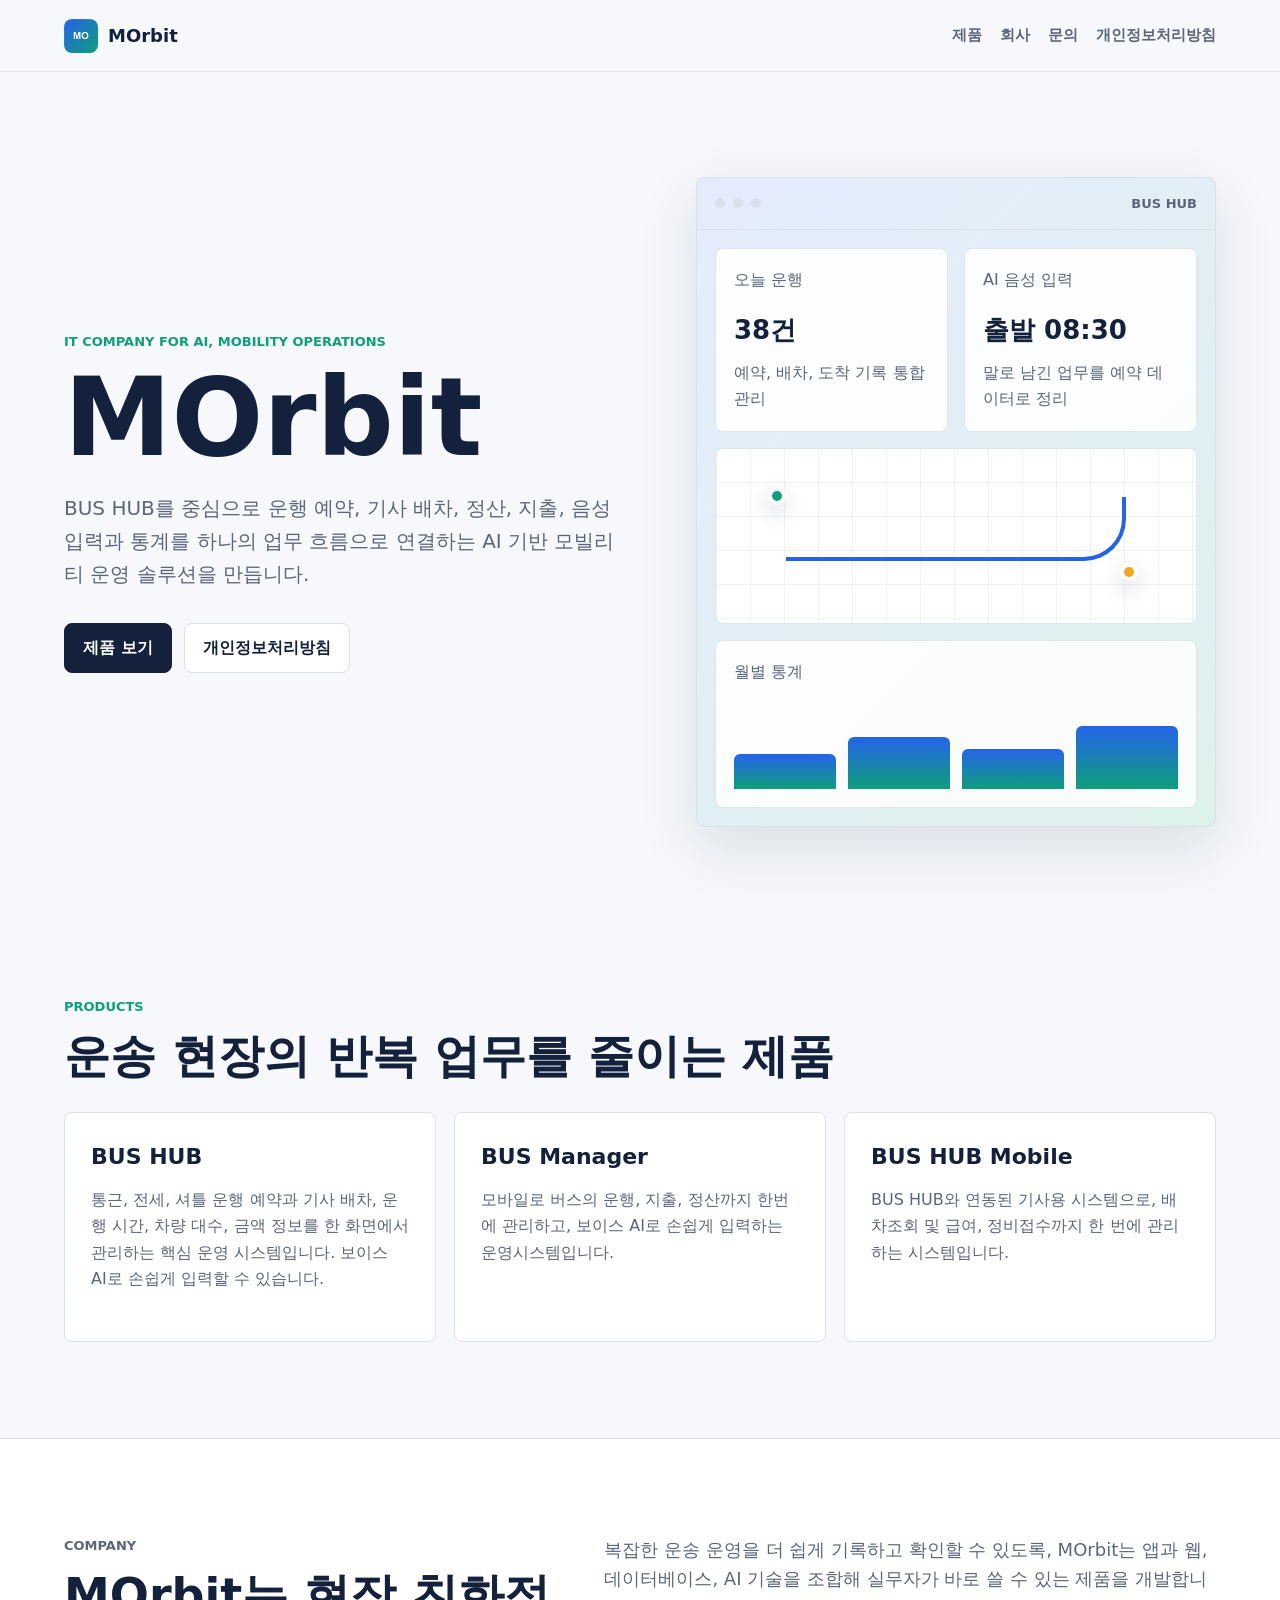
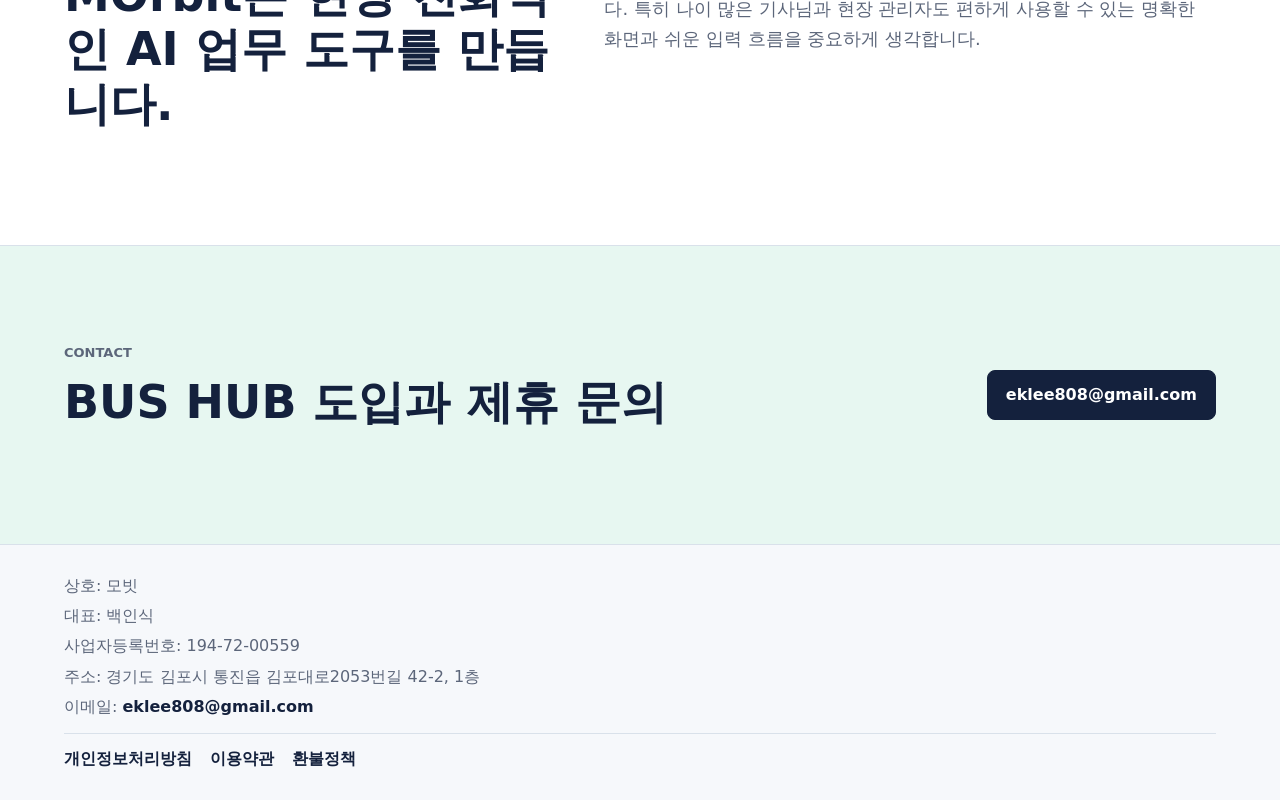
==== index.html @ e04fd51f "푸터 줄 정리, 전화번호 뻄" ====
<!doctype html>
<html lang="ko">
  <head>
    <meta charset="utf-8" />
    <meta name="viewport" content="width=device-width, initial-scale=1" />
    <title>MOrbit | AI Mobility Operations Company</title>
    <meta
      name="description"
      content="MOrbit는 BUS HUB와 관련 업무 앱을 만드는 AI, IT 회사입니다. 운행, 예약, 정산, 음성 입력, 통계를 하나의 운영 흐름으로 연결합니다."
    />
    <link rel="icon" type="image/png" href="./assets/morbit-mark.png" />
    <link rel="apple-touch-icon" href="./assets/morbit-mark.png" />
    <link rel="stylesheet" href="./styles.css" />
  </head>
  <body>
    <header class="site-header">
      <a class="brand" href="./" aria-label="MOrbit 홈">
        <img class="brand-mark" src="./assets/morbit-mark.png" alt="" width="34" height="34" />
        <span>MOrbit</span>
      </a>
      <nav class="nav-links" aria-label="주요 메뉴">
        <a href="#products">제품</a>
        <a href="#company">회사</a>
        <a href="#contact">문의</a>
        <a href="./privacy/">개인정보처리방침</a>
      </nav>
    </header>

    <main>
      <section class="hero">
        <div class="hero-copy">
          <p class="eyebrow">IT COMPANY FOR AI, MOBILITY OPERATIONS</p>
          <h1>MOrbit</h1>
          <p class="hero-lead">
            BUS HUB를 중심으로 운행 예약, 기사 배차, 정산, 지출, 음성 입력과 통계를
            하나의 업무 흐름으로 연결하는 AI 기반 모빌리티 운영 솔루션을 만듭니다.
          </p>
          <div class="hero-actions">
            <a class="button primary" href="#products">제품 보기</a>
            <a class="button secondary" href="./privacy/">개인정보처리방침</a>
          </div>
        </div>

        <div class="product-visual" aria-label="BUS HUB 운영 화면 미리보기">
          <div class="visual-topbar">
            <span></span>
            <span></span>
            <span></span>
            <strong>BUS HUB</strong>
          </div>
          <div class="visual-grid">
            <div class="visual-panel route-panel">
              <p>오늘 운행</p>
              <strong>38건</strong>
              <span>예약, 배차, 도착 기록 통합 관리</span>
            </div>
            <div class="visual-panel">
              <p>AI 음성 입력</p>
              <strong>출발 08:30</strong>
              <span>말로 남긴 업무를 예약 데이터로 정리</span>
            </div>
            <div class="visual-panel map-panel">
              <span class="route-dot start"></span>
              <span class="route-line"></span>
              <span class="route-dot end"></span>
            </div>
            <div class="visual-panel stats-panel">
              <p>월별 통계</p>
              <div class="bars" aria-hidden="true">
                <span style="height: 48%"></span>
                <span style="height: 70%"></span>
                <span style="height: 54%"></span>
                <span style="height: 86%"></span>
              </div>
            </div>
          </div>
        </div>
      </section>

      <section id="products" class="section">
        <div class="section-heading">
          <p class="eyebrow">PRODUCTS</p>
          <h2>운송 현장의 반복 업무를 줄이는 제품</h2>
        </div>
        <div class="feature-grid">
          <article class="feature-card">
            <h3>BUS HUB</h3>
            <p>
              통근, 전세, 셔틀 운행 예약과 기사 배차, 운행 시간, 차량 대수, 금액 정보를
              한 화면에서 관리하는 핵심 운영 시스템입니다. 보이스 AI로 손쉽게 입력할 수 있습니다.
            </p>
          </article>
          <article class="feature-card">
            <h3>BUS Manager</h3>
            <p>
              모바일로 버스의 운행, 지출, 정산까지 한번에 관리하고, 보이스 AI로 손쉽게 입력하는 운영시스템입니다.
            </p>
          </article>
          <article class="feature-card">
            <h3>BUS HUB Mobile</h3>
            <p>
              BUS HUB와 연동된 기사용 시스템으로, 배차조회 및 급여, 정비접수까지 한 번에 관리하는 시스템입니다.
            </p>
          </article>
        </div>
      </section>

      <section id="company" class="section split-section">
        <div>
          <p class="eyebrow">COMPANY</p>
          <h2>MOrbit는 현장 친화적인 AI 업무 도구를 만듭니다.</h2>
        </div>
        <p>
          복잡한 운송 운영을 더 쉽게 기록하고 확인할 수 있도록, MOrbit는 앱과 웹,
          데이터베이스, AI 기술을 조합해 실무자가 바로 쓸 수 있는 제품을 개발합니다.
          특히 나이 많은 기사님과 현장 관리자도 편하게 사용할 수 있는 명확한 화면과
          쉬운 입력 흐름을 중요하게 생각합니다.
        </p>
      </section>

      <section id="contact" class="section contact-band">
        <div>
          <p class="eyebrow">CONTACT</p>
          <h2>BUS HUB 도입과 제휴 문의</h2>
        </div>
        <a class="button primary" href="mailto:eklee808@gmail.com">eklee808@gmail.com</a>
      </section>
    </main>

    <footer class="site-footer company-footer">
      <div class="footer-company">
        <span>상호: 모빗</span>
        <span>대표: 백인식</span>
        <span>사업자등록번호: 194-72-00559</span>
        <span>주소: 경기도 김포시 통진읍 김포대로2053번길 42-2, 1층</span>
        <span>이메일: <a href="mailto:eklee808@gmail.com">eklee808@gmail.com</a></span>
      </div>
      <div class="footer-links">
        <a href="./privacy/">개인정보처리방침</a>
        <a href="./terms/">이용약관</a>
        <a href="./refund/">환불정책</a>
      </div>
    </footer>
  </body>
</html>
---- styles.css ----
:root {
  --ink: #14213d;
  --muted: #5c667a;
  --line: #d9e1ea;
  --bg: #f6f8fb;
  --panel: #ffffff;
  --blue: #2563eb;
  --green: #0f9f7a;
  --amber: #f2a81d;
  --soft-blue: #eaf2ff;
  --soft-green: #e7f7f1;
  --shadow: 0 20px 60px rgba(20, 33, 61, 0.12);
}

* {
  box-sizing: border-box;
}

html {
  scroll-behavior: smooth;
}

body {
  margin: 0;
  color: var(--ink);
  font-family:
    "Pretendard",
    "Apple SD Gothic Neo",
    "Noto Sans KR",
    system-ui,
    -apple-system,
    BlinkMacSystemFont,
    "Segoe UI",
    sans-serif;
  line-height: 1.65;
  background: var(--bg);
}

a {
  color: inherit;
  text-decoration: none;
}

.site-header {
  position: sticky;
  top: 0;
  z-index: 10;
  display: flex;
  align-items: center;
  justify-content: space-between;
  gap: 24px;
  min-height: 72px;
  padding: 16px clamp(20px, 5vw, 72px);
  background: rgba(246, 248, 251, 0.92);
  border-bottom: 1px solid rgba(217, 225, 234, 0.8);
  backdrop-filter: blur(18px);
}

.brand {
  display: inline-flex;
  align-items: center;
  gap: 10px;
  font-size: 18px;
  font-weight: 800;
}

.brand-mark {
  display: block;
  width: 34px;
  height: 34px;
  border-radius: 8px;
  object-fit: contain;
}

.nav-links {
  display: flex;
  flex-wrap: wrap;
  align-items: center;
  justify-content: flex-end;
  gap: 8px 18px;
  color: var(--muted);
  font-size: 15px;
  font-weight: 700;
}

.nav-links a:hover,
.nav-links a[aria-current="page"] {
  color: var(--blue);
}

.hero {
  display: grid;
  grid-template-columns: minmax(0, 1fr) minmax(360px, 520px);
  gap: clamp(32px, 6vw, 80px);
  align-items: center;
  min-height: calc(100vh - 72px);
  padding: clamp(48px, 8vw, 96px) clamp(20px, 5vw, 72px) clamp(36px, 5vw, 64px);
}

.hero-copy {
  max-width: 720px;
}

.eyebrow {
  margin: 0 0 12px;
  color: var(--green);
  font-size: 13px;
  font-weight: 900;
}

h1,
h2,
h3,
p {
  margin-top: 0;
}

h1 {
  margin-bottom: 20px;
  font-size: clamp(52px, 9vw, 108px);
  line-height: 1;
}

h2 {
  margin-bottom: 18px;
  font-size: clamp(28px, 4vw, 46px);
  line-height: 1.18;
}

h3 {
  margin-bottom: 12px;
  font-size: 22px;
}

.hero-lead {
  max-width: 660px;
  color: var(--muted);
  font-size: 20px;
}

.hero-actions {
  display: flex;
  flex-wrap: wrap;
  gap: 12px;
  margin-top: 32px;
}

.button {
  display: inline-flex;
  align-items: center;
  justify-content: center;
  min-height: 46px;
  padding: 11px 18px;
  border: 1px solid var(--line);
  border-radius: 8px;
  font-weight: 800;
}

.button.primary {
  color: #fff;
  background: var(--ink);
  border-color: var(--ink);
}

.button.secondary {
  color: var(--ink);
  background: #fff;
}

.product-visual {
  overflow: hidden;
  min-height: 520px;
  background:
    linear-gradient(135deg, rgba(37, 99, 235, 0.12), rgba(15, 159, 122, 0.14)),
    #fff;
  border: 1px solid var(--line);
  border-radius: 8px;
  box-shadow: var(--shadow);
}

.visual-topbar {
  display: flex;
  align-items: center;
  gap: 8px;
  min-height: 52px;
  padding: 0 18px;
  border-bottom: 1px solid var(--line);
}

.visual-topbar span {
  width: 10px;
  height: 10px;
  background: var(--line);
  border-radius: 50%;
}

.visual-topbar strong {
  margin-left: auto;
  color: var(--muted);
  font-size: 13px;
}

.visual-grid {
  display: grid;
  grid-template-columns: 1fr 1fr;
  gap: 16px;
  padding: 18px;
}

.visual-panel {
  min-height: 142px;
  padding: 18px;
  background: rgba(255, 255, 255, 0.86);
  border: 1px solid rgba(217, 225, 234, 0.8);
  border-radius: 8px;
}

.visual-panel p,
.visual-panel span {
  color: var(--muted);
}

.visual-panel strong {
  display: block;
  margin-bottom: 8px;
  font-size: 26px;
}

.map-panel {
  position: relative;
  grid-column: span 2;
  min-height: 176px;
  background:
    linear-gradient(90deg, rgba(20, 33, 61, 0.06) 1px, transparent 1px),
    linear-gradient(0deg, rgba(20, 33, 61, 0.06) 1px, transparent 1px),
    #fff;
  background-size: 34px 34px;
}

.route-dot {
  position: absolute;
  width: 18px;
  height: 18px;
  border: 4px solid #fff;
  border-radius: 50%;
  box-shadow: 0 8px 22px rgba(20, 33, 61, 0.2);
}

.route-dot.start {
  top: 38px;
  left: 52px;
  background: var(--green);
}

.route-dot.end {
  right: 58px;
  bottom: 42px;
  background: var(--amber);
}

.route-line {
  position: absolute;
  inset: 48px 70px 62px 70px;
  border-right: 4px solid var(--blue);
  border-bottom: 4px solid var(--blue);
  border-radius: 0 0 42px 0;
}

.stats-panel {
  grid-column: span 2;
}

.bars {
  display: flex;
  align-items: end;
  gap: 12px;
  height: 88px;
  padding-top: 14px;
}

.bars span {
  flex: 1;
  min-width: 24px;
  background: linear-gradient(180deg, var(--blue), var(--green));
  border-radius: 6px 6px 0 0;
}

.section {
  padding: clamp(56px, 8vw, 96px) clamp(20px, 5vw, 72px);
}

.section-heading {
  max-width: 820px;
  margin-bottom: 28px;
}

.feature-grid {
  display: grid;
  grid-template-columns: repeat(3, minmax(0, 1fr));
  gap: 18px;
}

.feature-card {
  min-height: 230px;
  padding: 26px;
  background: var(--panel);
  border: 1px solid var(--line);
  border-radius: 8px;
}

.feature-card p,
.split-section p,
.contact-band p {
  color: var(--muted);
}

.split-section {
  display: grid;
  grid-template-columns: minmax(0, 0.9fr) minmax(0, 1.1fr);
  gap: 40px;
  background: #fff;
  border-block: 1px solid var(--line);
}

.split-section > p {
  margin: 0;
  font-size: 18px;
}

.contact-band {
  display: flex;
  align-items: center;
  justify-content: space-between;
  gap: 24px;
  background: var(--soft-green);
}

.site-footer {
  display: flex;
  flex-wrap: wrap;
  justify-content: space-between;
  gap: 12px;
  padding: 28px clamp(20px, 5vw, 72px);
  color: var(--muted);
  border-top: 1px solid var(--line);
}

.site-footer a {
  color: var(--ink);
  font-weight: 800;
}

.company-footer {
  align-items: flex-start;
  flex-direction: column;
  justify-content: flex-start;
}

.footer-company,
.footer-links {
  display: flex;
  width: 100%;
}

.footer-company {
  flex-direction: column;
  gap: 4px;
}

.footer-links {
  flex-wrap: wrap;
  gap: 10px 18px;
  padding-top: 12px;
  border-top: 1px solid var(--line);
}

.policy-layout {
  padding: clamp(34px, 6vw, 72px) clamp(20px, 5vw, 72px) clamp(64px, 8vw, 100px);
}

.policy-hero {
  max-width: 940px;
}

.policy-hero h1 {
  font-size: clamp(42px, 6vw, 72px);
}

.policy-hero p {
  max-width: 760px;
  color: var(--muted);
  font-size: 18px;
}

.policy-meta {
  display: flex;
  flex-wrap: wrap;
  gap: 12px;
  margin: 30px 0 0;
}

.policy-meta div,
.summary-strip article {
  padding: 16px 18px;
  background: #fff;
  border: 1px solid var(--line);
  border-radius: 8px;
}

.policy-meta dt,
.summary-strip span {
  color: var(--muted);
  font-size: 13px;
  font-weight: 800;
}

.policy-meta dd {
  margin: 4px 0 0;
  font-weight: 800;
}

.summary-strip {
  display: grid;
  grid-template-columns: repeat(3, minmax(0, 1fr));
  gap: 14px;
  margin: 40px 0;
}

.summary-strip strong {
  display: block;
  margin-top: 6px;
  line-height: 1.45;
}

.policy-content {
  max-width: 980px;
  padding: clamp(24px, 4vw, 44px);
  background: #fff;
  border: 1px solid var(--line);
  border-radius: 8px;
}

.policy-content section + section {
  margin-top: 42px;
  padding-top: 36px;
  border-top: 1px solid var(--line);
}

.policy-content h2 {
  font-size: clamp(22px, 3vw, 30px);
}

.policy-content p,
.policy-content li,
.policy-content address {
  color: var(--muted);
}

.policy-content a {
  color: var(--blue);
  font-weight: 800;
}

.table-wrap {
  overflow-x: auto;
  border: 1px solid var(--line);
  border-radius: 8px;
}

table {
  width: 100%;
  min-width: 680px;
  border-collapse: collapse;
  font-size: 15px;
}

th,
td {
  padding: 14px 16px;
  text-align: left;
  vertical-align: top;
  border-bottom: 1px solid var(--line);
}

th {
  color: var(--ink);
  background: var(--soft-blue);
}

tr:last-child td {
  border-bottom: 0;
}

.note {
  margin-top: 14px;
  padding: 14px 16px;
  background: var(--soft-green);
  border-radius: 8px;
}

address {
  font-style: normal;
}

.request-card {
  margin: 18px 0;
  padding: 20px;
  background: var(--soft-blue);
  border: 1px solid var(--line);
  border-radius: 8px;
}

.request-card dl,
.request-card dd {
  margin: 0;
}

.request-card div + div {
  margin-top: 16px;
  padding-top: 16px;
  border-top: 1px solid rgba(20, 33, 61, 0.12);
}

.request-card dt {
  color: var(--ink);
  font-weight: 900;
}

.request-card dd {
  color: var(--muted);
}

.request-card ul {
  margin-bottom: 0;
  padding-left: 20px;
}

.reset-panel {
  max-width: 720px;
}

.reset-form {
  display: grid;
  gap: 12px;
  max-width: 460px;
}

.reset-form label {
  color: var(--ink);
  font-weight: 900;
}

.reset-form input {
  width: 100%;
  min-height: 48px;
  padding: 11px 14px;
  color: var(--ink);
  background: #fff;
  border: 1px solid var(--line);
  border-radius: 8px;
  font: inherit;
}

.reset-form input:focus {
  outline: 3px solid rgba(37, 99, 235, 0.18);
  border-color: var(--blue);
}

.reset-form button {
  margin-top: 8px;
}

.reset-form button:disabled {
  opacity: 0.64;
  cursor: wait;
}

.status-message {
  margin-bottom: 18px;
  padding: 14px 16px;
  border-radius: 8px;
  font-weight: 800;
}

.status-message.info {
  color: var(--ink);
  background: var(--soft-blue);
}

.status-message.success {
  color: #075e45;
  background: var(--soft-green);
}

.status-message.error {
  color: #8a1f1f;
  background: #ffecec;
}

@media (max-width: 900px) {
  .site-header {
    align-items: flex-start;
    flex-direction: column;
  }

  .nav-links {
    justify-content: flex-start;
  }

  .hero,
  .split-section {
    grid-template-columns: 1fr;
  }

  .hero {
    min-height: auto;
  }

  .product-visual {
    min-height: auto;
  }

  .feature-grid,
  .summary-strip {
    grid-template-columns: 1fr;
  }

  .contact-band {
    align-items: flex-start;
    flex-direction: column;
  }
}

@media (max-width: 560px) {
  .visual-grid {
    grid-template-columns: 1fr;
  }

  .map-panel,
  .stats-panel {
    grid-column: auto;
  }

  .visual-panel strong {
    font-size: 22px;
  }

  table {
    min-width: 560px;
  }
}
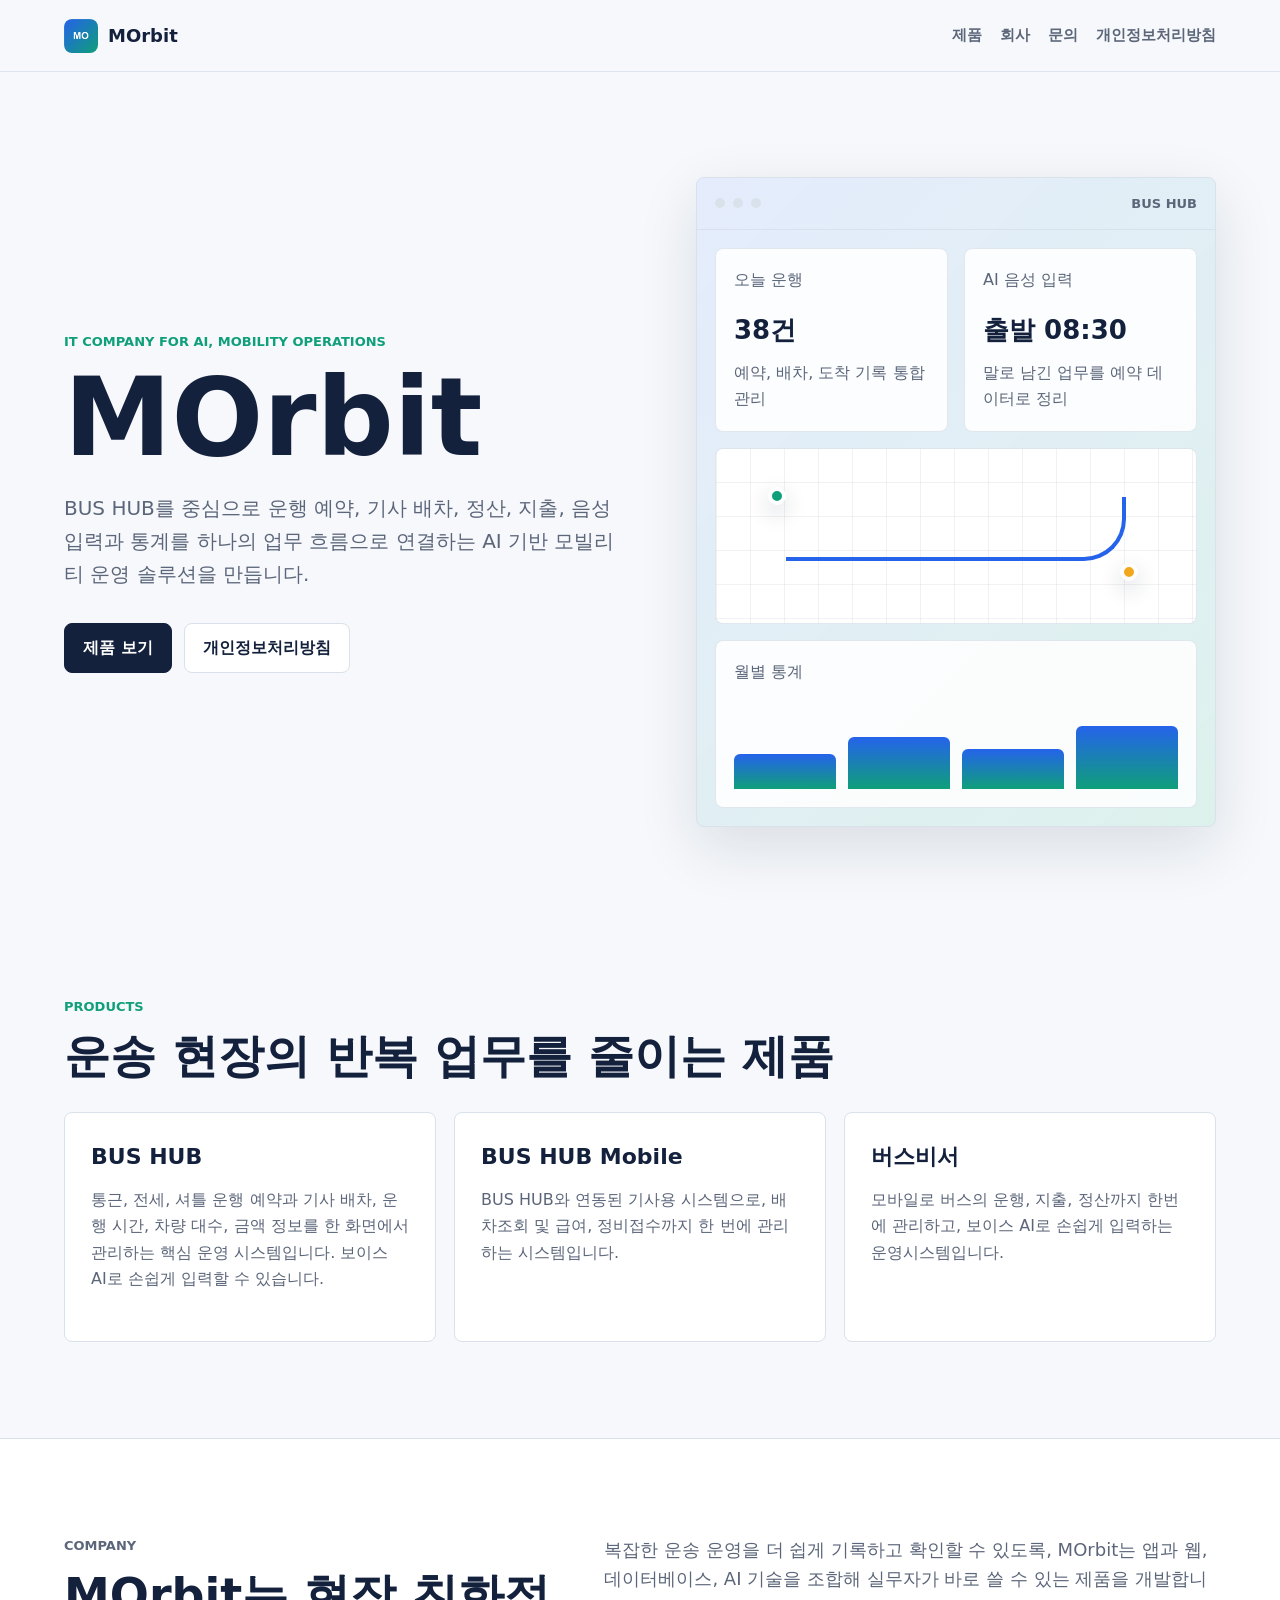
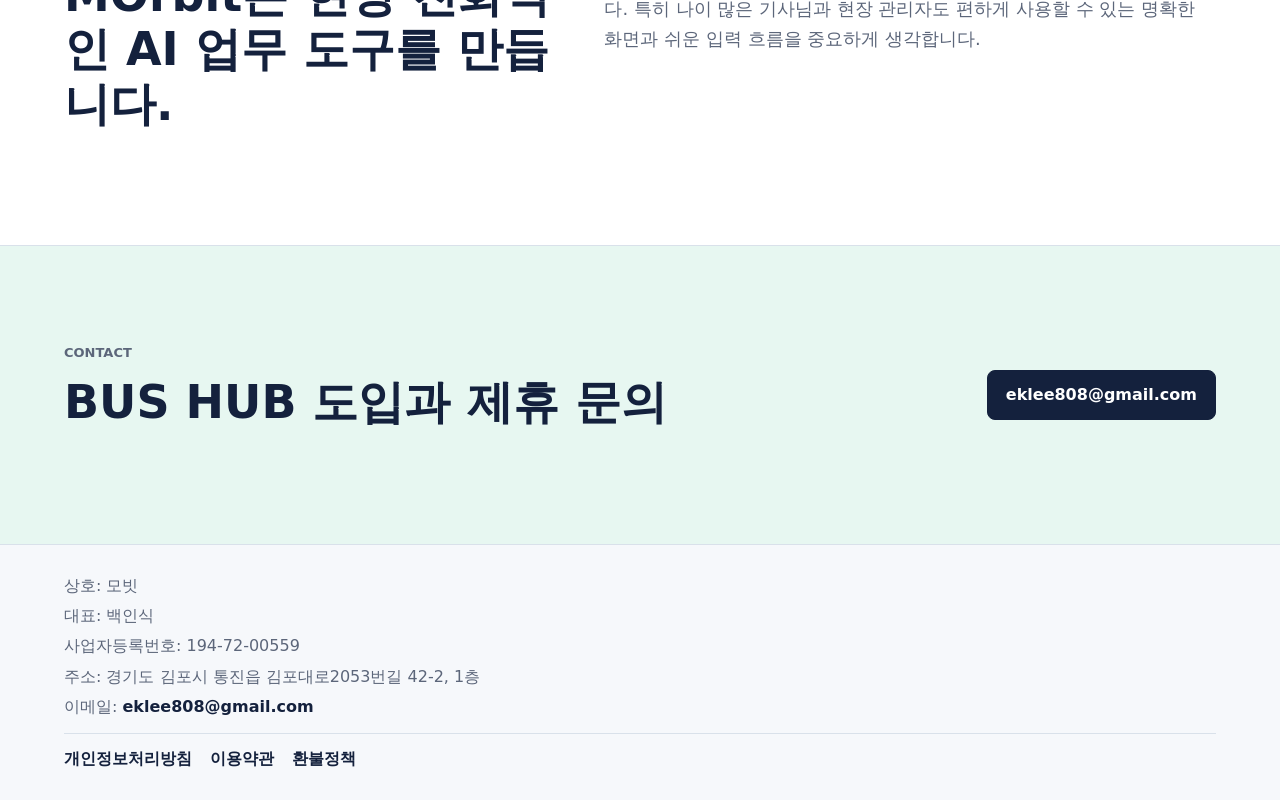
==== commit 37f45b51: "버스비서 이름 입력 및 오른쪽으로 빼기" ====
--- a/index.html
+++ b/index.html
@@ -91,15 +91,15 @@
             </p>
           </article>
           <article class="feature-card">
-            <h3>BUS Manager</h3>
+            <h3>BUS HUB Mobile</h3>
             <p>
-              모바일로 버스의 운행, 지출, 정산까지 한번에 관리하고, 보이스 AI로 손쉽게 입력하는 운영시스템입니다.
+              BUS HUB와 연동된 기사용 시스템으로, 배차조회 및 급여, 정비접수까지 한 번에 관리하는 시스템입니다.
             </p>
           </article>
           <article class="feature-card">
-            <h3>BUS HUB Mobile</h3>
+            <h3>버스비서</h3>
             <p>
-              BUS HUB와 연동된 기사용 시스템으로, 배차조회 및 급여, 정비접수까지 한 번에 관리하는 시스템입니다.
+              모바일로 버스의 운행, 지출, 정산까지 한번에 관리하고, 보이스 AI로 손쉽게 입력하는 운영시스템입니다.
             </p>
           </article>
         </div>
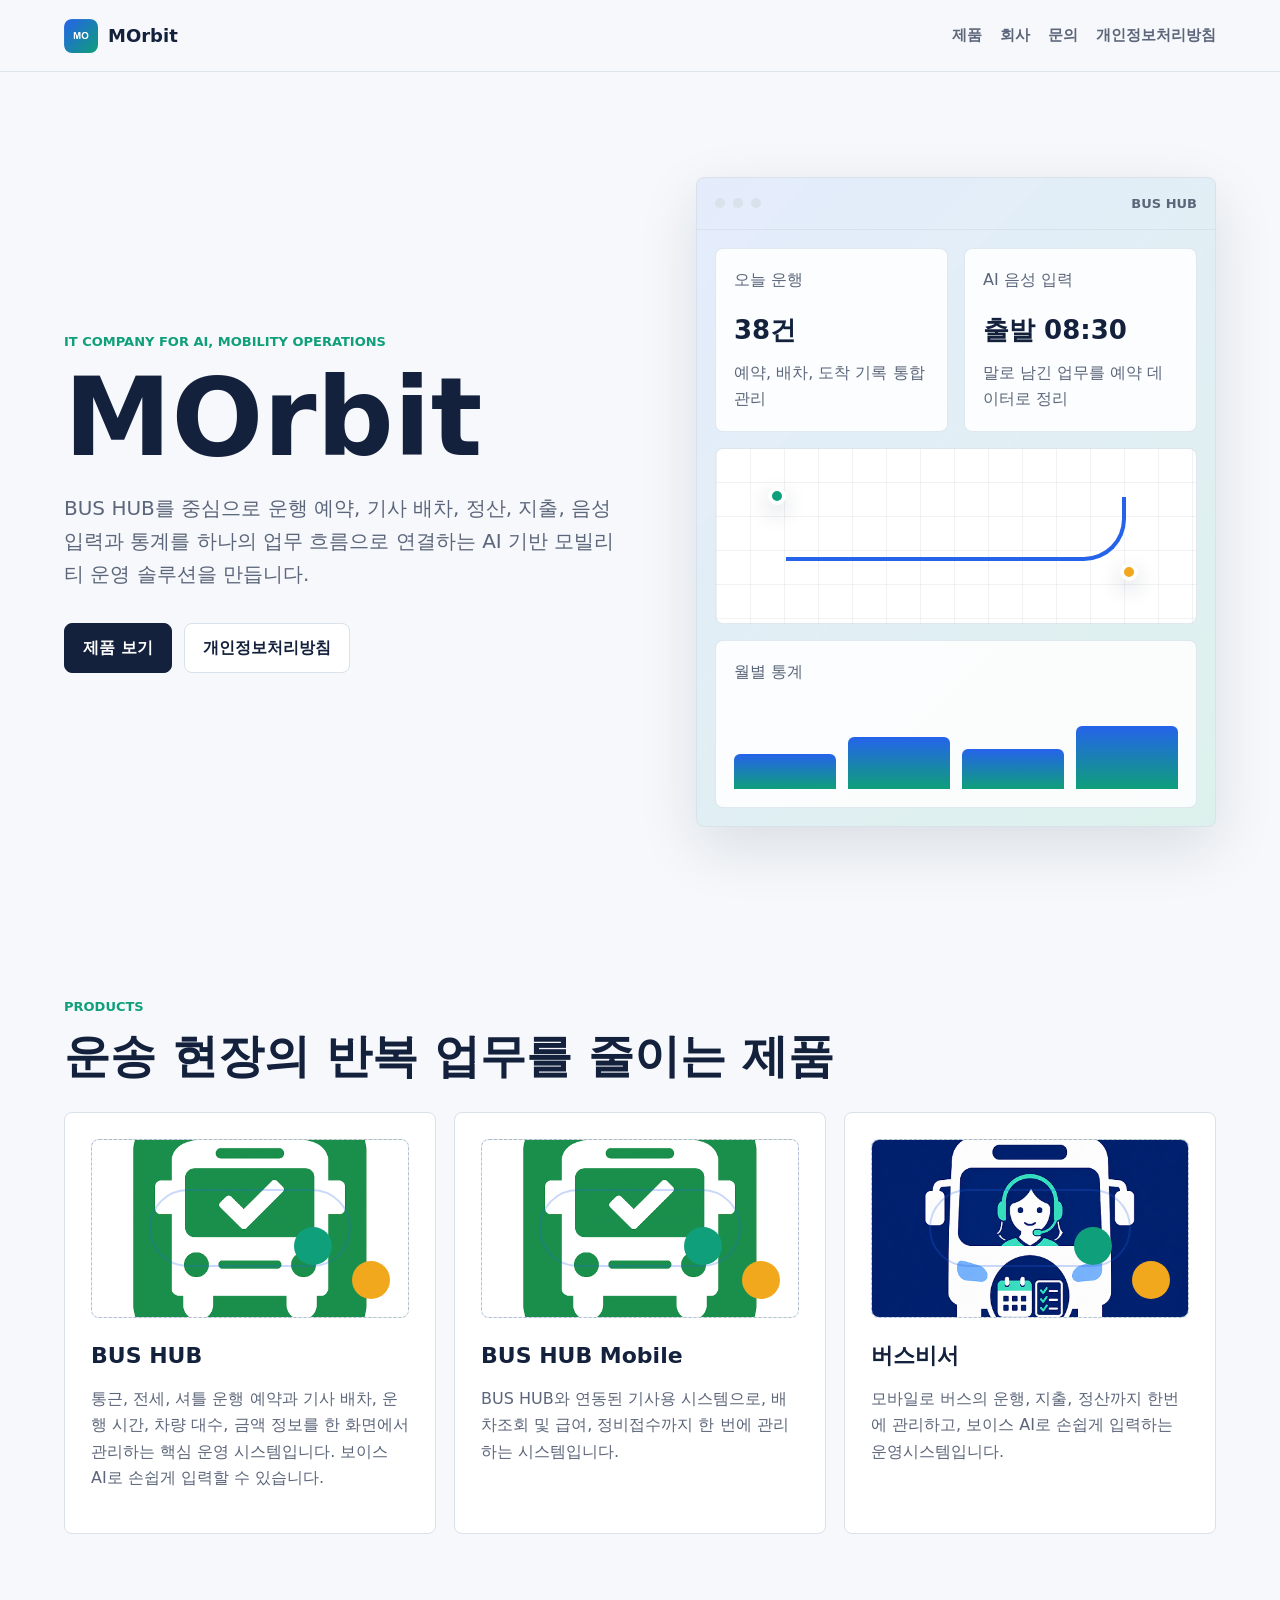
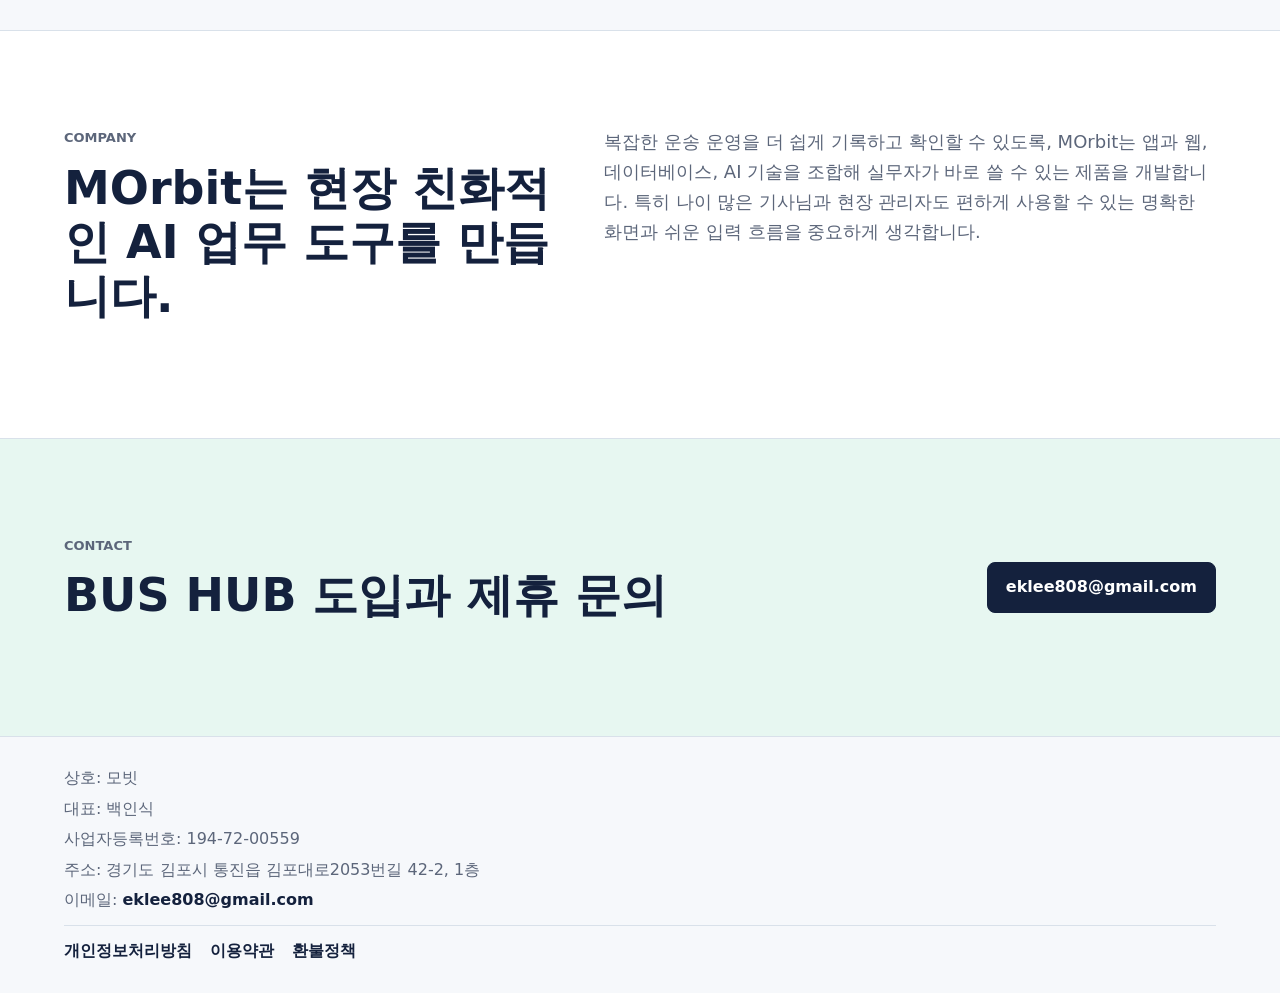
==== commit 3e3a9c99: "버스앱이미지" ====
--- a/index.html
+++ b/index.html
@@ -84,6 +84,9 @@
         </div>
         <div class="feature-grid">
           <article class="feature-card">
+            <div class="feature-media" aria-label="BUS HUB 이미지 영역">
+              <img src="./assets/bus1.png" alt="BUS HUB 화면" />
+            </div>
             <h3>BUS HUB</h3>
             <p>
               통근, 전세, 셔틀 운행 예약과 기사 배차, 운행 시간, 차량 대수, 금액 정보를
@@ -91,12 +94,18 @@
             </p>
           </article>
           <article class="feature-card">
+            <div class="feature-media" aria-label="BUS HUB Mobile 이미지 영역">
+              <img src="./assets/bus2.png" alt="BUS HUB 화면" />
+            </div>
             <h3>BUS HUB Mobile</h3>
             <p>
               BUS HUB와 연동된 기사용 시스템으로, 배차조회 및 급여, 정비접수까지 한 번에 관리하는 시스템입니다.
             </p>
           </article>
           <article class="feature-card">
+            <div class="feature-media" aria-label="버스비서 이미지 영역">
+              <img src="./assets/bus3.png" alt="BUS HUB 화면" />
+            </div>
             <h3>버스비서</h3>
             <p>
               모바일로 버스의 운행, 지출, 정산까지 한번에 관리하고, 보이스 AI로 손쉽게 입력하는 운영시스템입니다.
--- a/styles.css
+++ b/styles.css
@@ -308,6 +308,50 @@
   border-radius: 8px;
 }
 
+.feature-media {
+  position: relative;
+  overflow: hidden;
+  width: 100%;
+  aspect-ratio: 16 / 9;
+  margin-bottom: 20px;
+  background:
+    linear-gradient(135deg, rgba(37, 99, 235, 0.12), rgba(15, 159, 122, 0.12)),
+    linear-gradient(90deg, rgba(20, 33, 61, 0.06) 1px, transparent 1px),
+    linear-gradient(0deg, rgba(20, 33, 61, 0.06) 1px, transparent 1px),
+    #fff;
+  background-size: auto, 28px 28px, 28px 28px, auto;
+  border: 1px dashed rgba(20, 33, 61, 0.22);
+  border-radius: 8px;
+}
+
+.feature-media::before,
+.feature-media::after {
+  position: absolute;
+  content: "";
+  border-radius: 999px;
+}
+
+.feature-media::before {
+  inset: 28% 18%;
+  border: 2px solid rgba(37, 99, 235, 0.24);
+}
+
+.feature-media::after {
+  width: 38px;
+  height: 38px;
+  right: 18px;
+  bottom: 18px;
+  background: var(--amber);
+  box-shadow: -58px -34px 0 var(--green);
+}
+
+.feature-media img {
+  display: block;
+  width: 100%;
+  height: 100%;
+  object-fit: cover;
+}
+
 .feature-card p,
 .split-section p,
 .contact-band p {
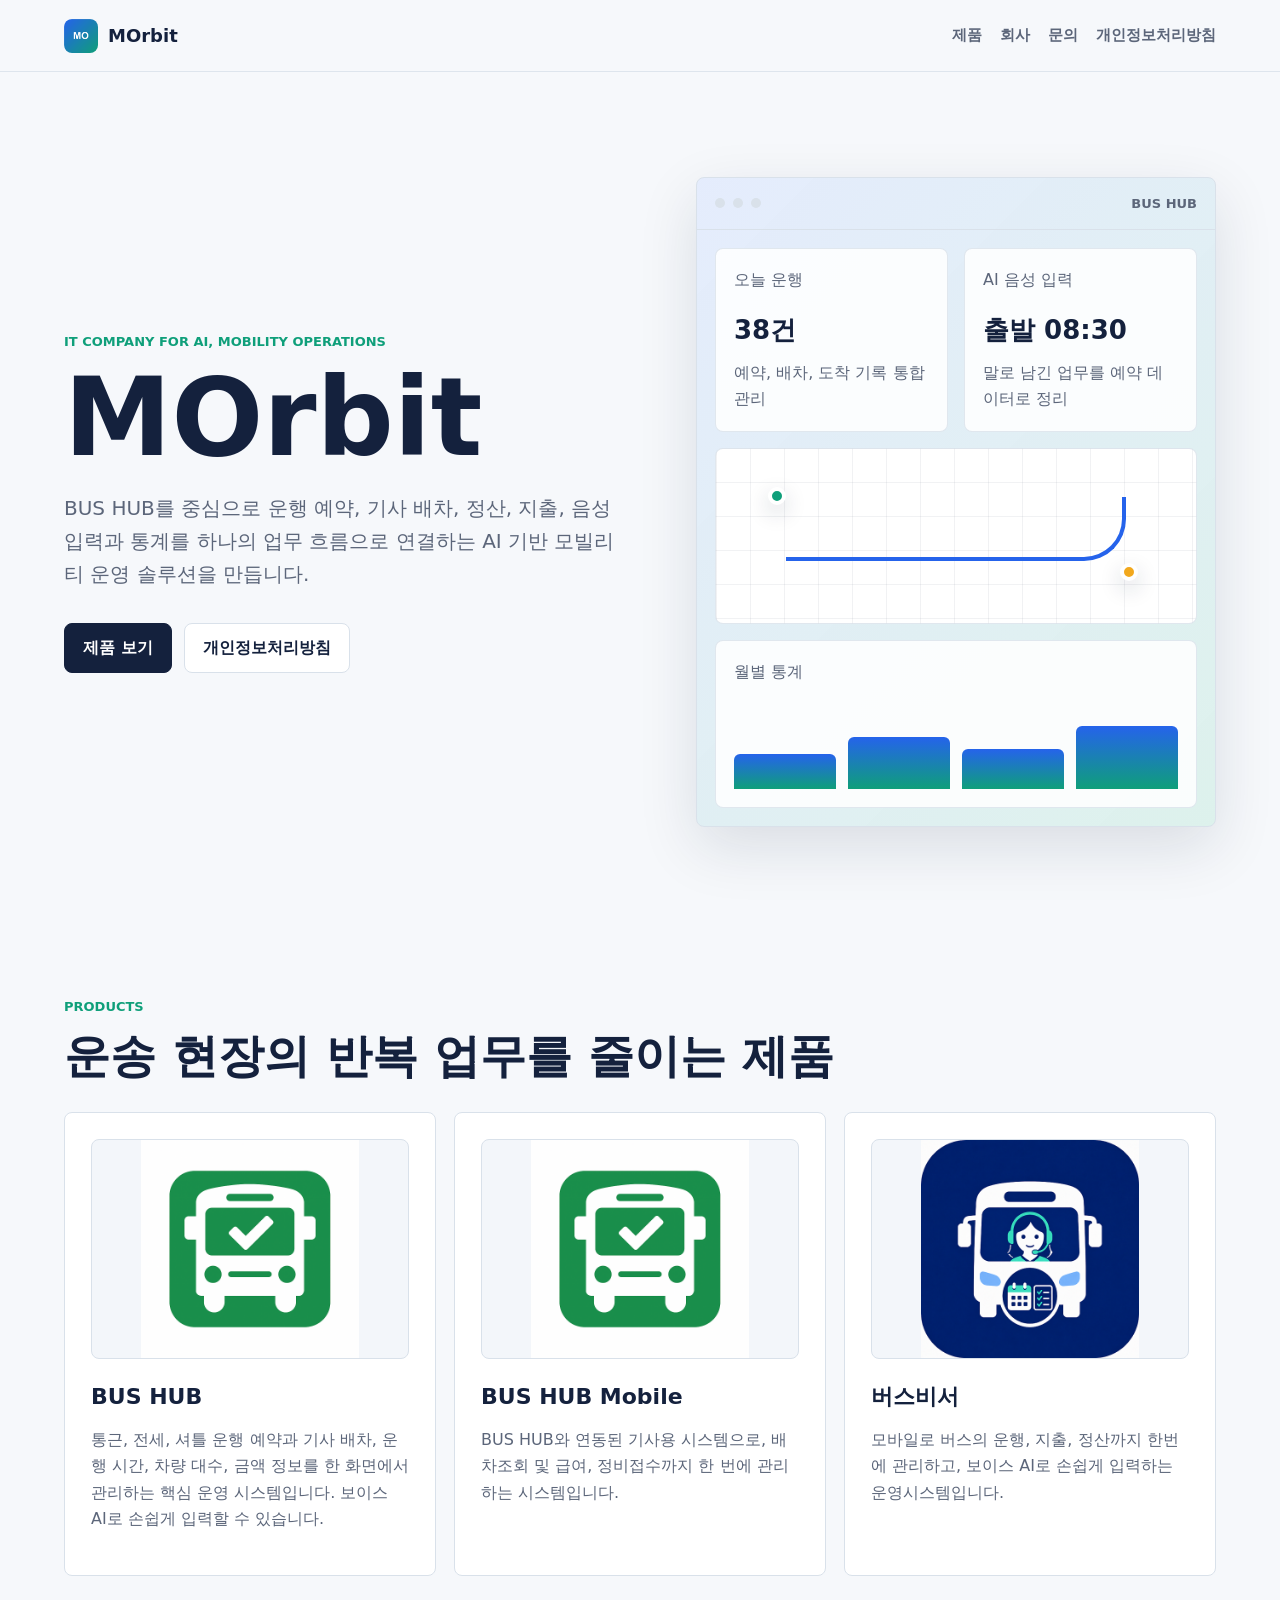
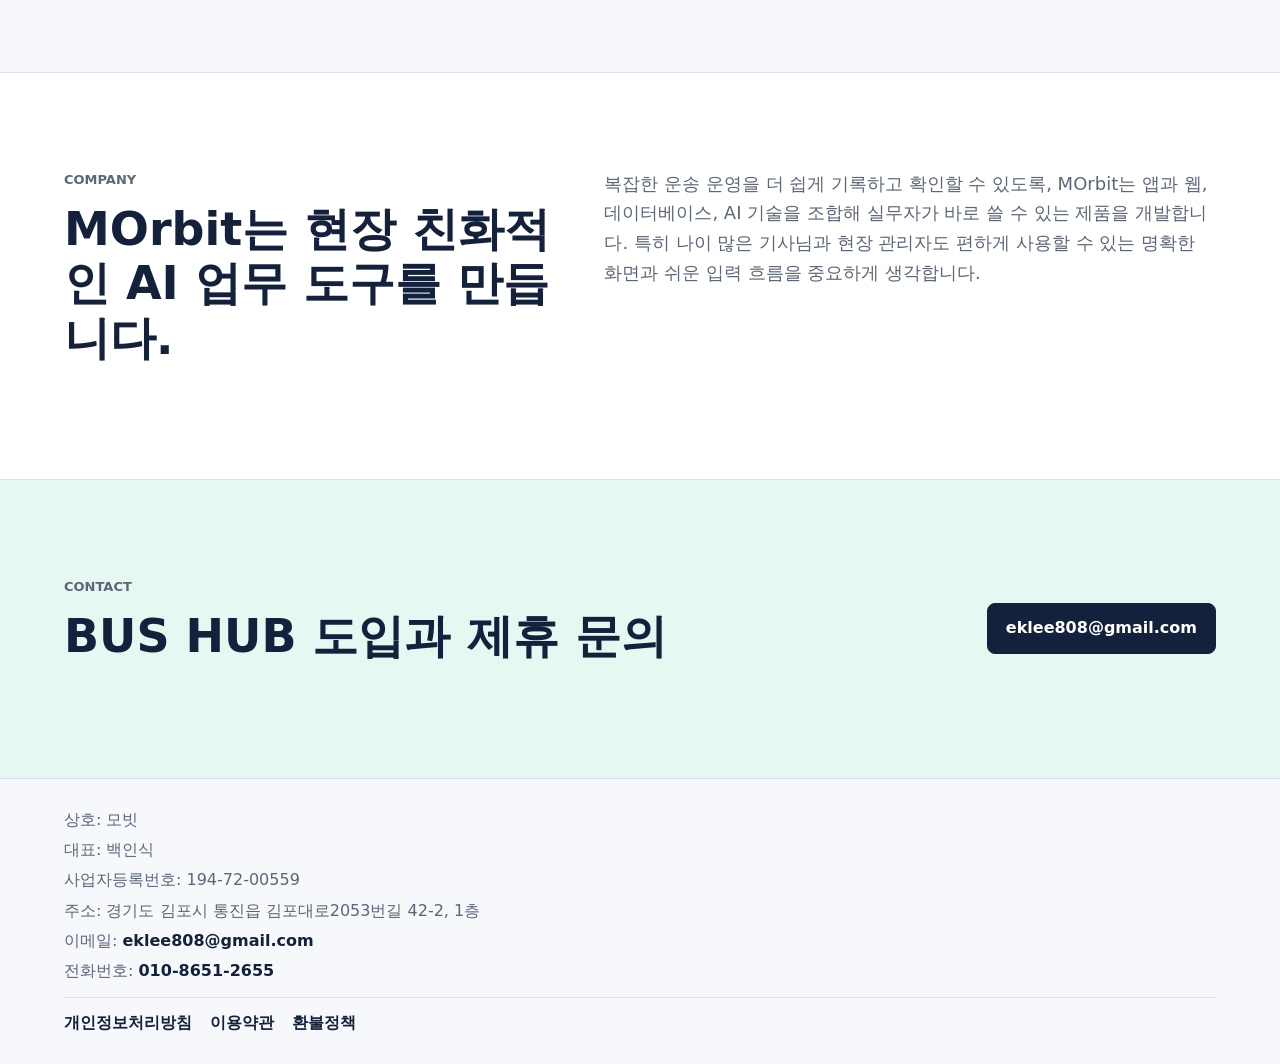
==== commit 4da38c7c: "버스비서모바일용회원가입해지페이지만듬" ====
--- a/index.html
+++ b/index.html
@@ -143,6 +143,7 @@
         <span>사업자등록번호: 194-72-00559</span>
         <span>주소: 경기도 김포시 통진읍 김포대로2053번길 42-2, 1층</span>
         <span>이메일: <a href="mailto:eklee808@gmail.com">eklee808@gmail.com</a></span>
+        <span>전화번호: <a href="tel:010-8651-2655">010-8651-2655</a></span>
       </div>
       <div class="footer-links">
         <a href="./privacy/">개인정보처리방침</a>
--- a/styles.css
+++ b/styles.css
@@ -298,9 +298,12 @@
   display: grid;
   grid-template-columns: repeat(3, minmax(0, 1fr));
   gap: 18px;
+  align-items: stretch;
 }
 
 .feature-card {
+  display: flex;
+  flex-direction: column;
   min-height: 230px;
   padding: 26px;
   background: var(--panel);
@@ -311,51 +314,44 @@
 .feature-media {
   position: relative;
   overflow: hidden;
+  flex-shrink: 0;
   width: 100%;
-  aspect-ratio: 16 / 9;
+  height: clamp(170px, 18vw, 220px);
   margin-bottom: 20px;
-  background:
-    linear-gradient(135deg, rgba(37, 99, 235, 0.12), rgba(15, 159, 122, 0.12)),
-    linear-gradient(90deg, rgba(20, 33, 61, 0.06) 1px, transparent 1px),
-    linear-gradient(0deg, rgba(20, 33, 61, 0.06) 1px, transparent 1px),
-    #fff;
-  background-size: auto, 28px 28px, 28px 28px, auto;
-  border: 1px dashed rgba(20, 33, 61, 0.22);
-  border-radius: 8px;
-}
-
-.feature-media::before,
-.feature-media::after {
+  background: #f3f6fa;
+  border: 1px solid var(--line);
+  border-radius: 8px;
+}
+
+.feature-media img {
   position: absolute;
-  content: "";
-  border-radius: 999px;
-}
-
-.feature-media::before {
-  inset: 28% 18%;
-  border: 2px solid rgba(37, 99, 235, 0.24);
-}
-
-.feature-media::after {
-  width: 38px;
-  height: 38px;
-  right: 18px;
-  bottom: 18px;
-  background: var(--amber);
-  box-shadow: -58px -34px 0 var(--green);
-}
-
-.feature-media img {
+  inset: 0;
   display: block;
   width: 100%;
   height: 100%;
-  object-fit: cover;
+  object-fit: contain;
+  object-position: center;
 }
 
 .feature-card p,
 .split-section p,
 .contact-band p {
   color: var(--muted);
+}
+
+.feature-link {
+  display: inline-flex;
+  align-items: center;
+  align-self: flex-start;
+  min-height: 36px;
+  margin-top: auto;
+  color: var(--blue);
+  font-size: 14px;
+  font-weight: 900;
+}
+
+.feature-link:hover {
+  text-decoration: underline;
 }
 
 .split-section {
@@ -669,6 +665,10 @@
     grid-template-columns: 1fr;
   }
 
+  .feature-media {
+    height: clamp(190px, 52vw, 300px);
+  }
+
   .contact-band {
     align-items: flex-start;
     flex-direction: column;
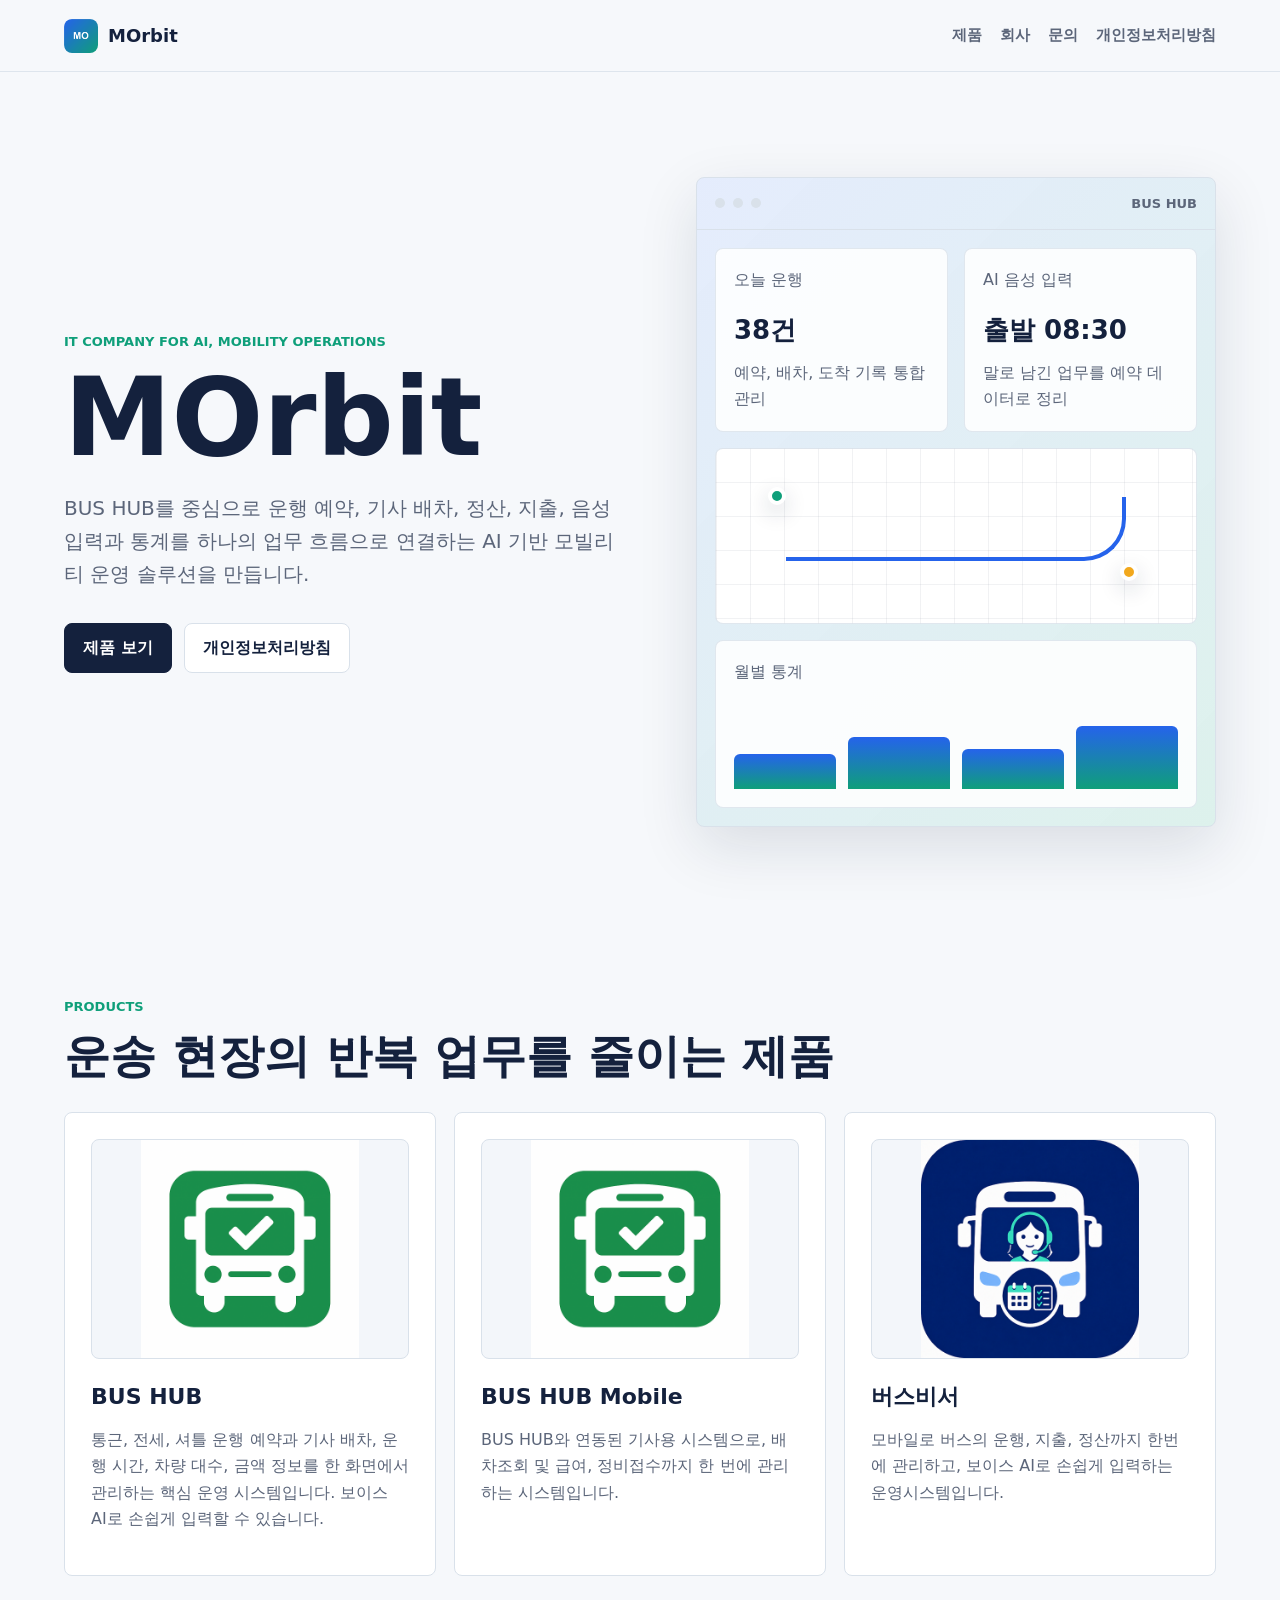
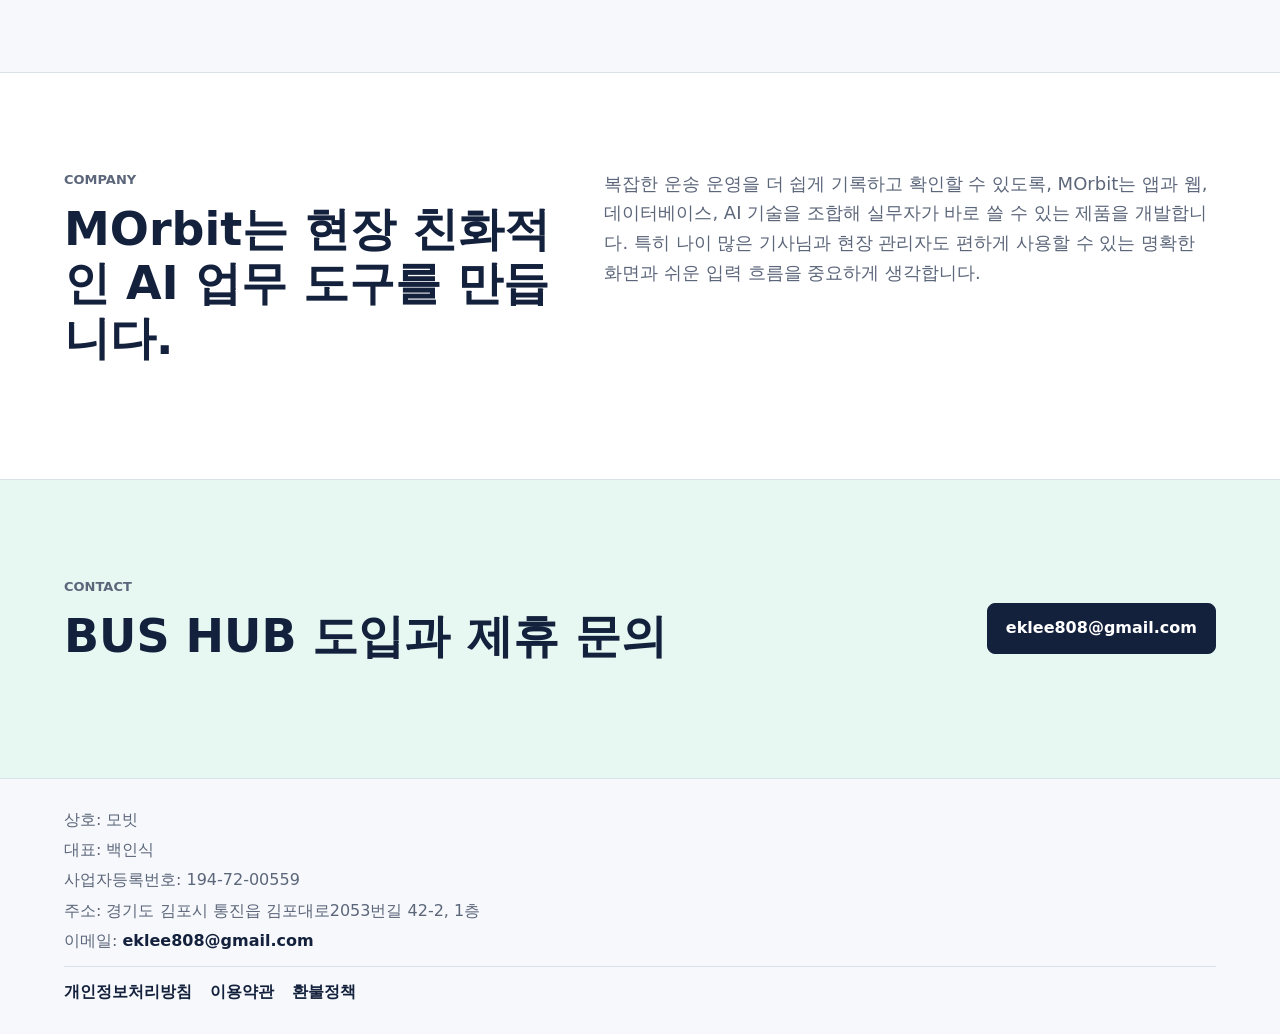
==== commit 61d44d82: "전화번호지움" ====
--- a/index.html
+++ b/index.html
@@ -143,7 +143,6 @@
         <span>사업자등록번호: 194-72-00559</span>
         <span>주소: 경기도 김포시 통진읍 김포대로2053번길 42-2, 1층</span>
         <span>이메일: <a href="mailto:eklee808@gmail.com">eklee808@gmail.com</a></span>
-        <span>전화번호: <a href="tel:010-8651-2655">010-8651-2655</a></span>
       </div>
       <div class="footer-links">
         <a href="./privacy/">개인정보처리방침</a>
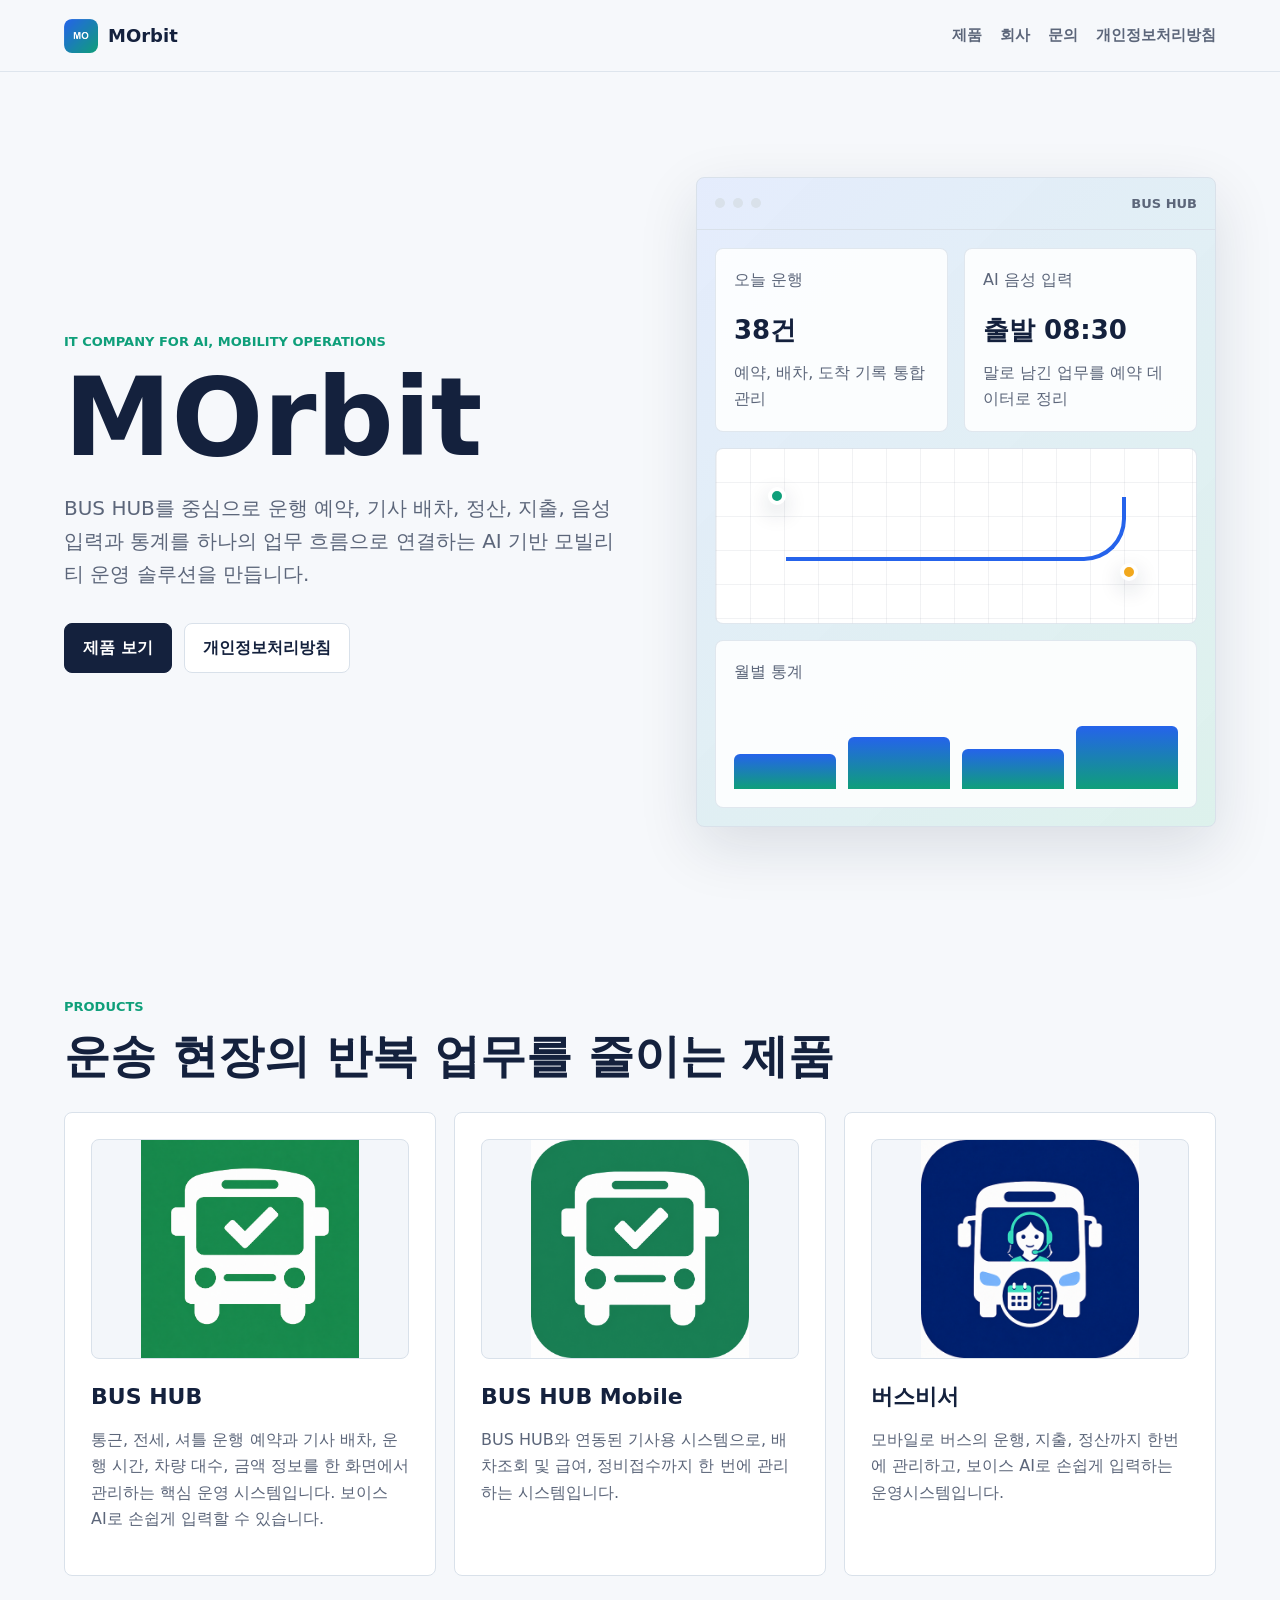
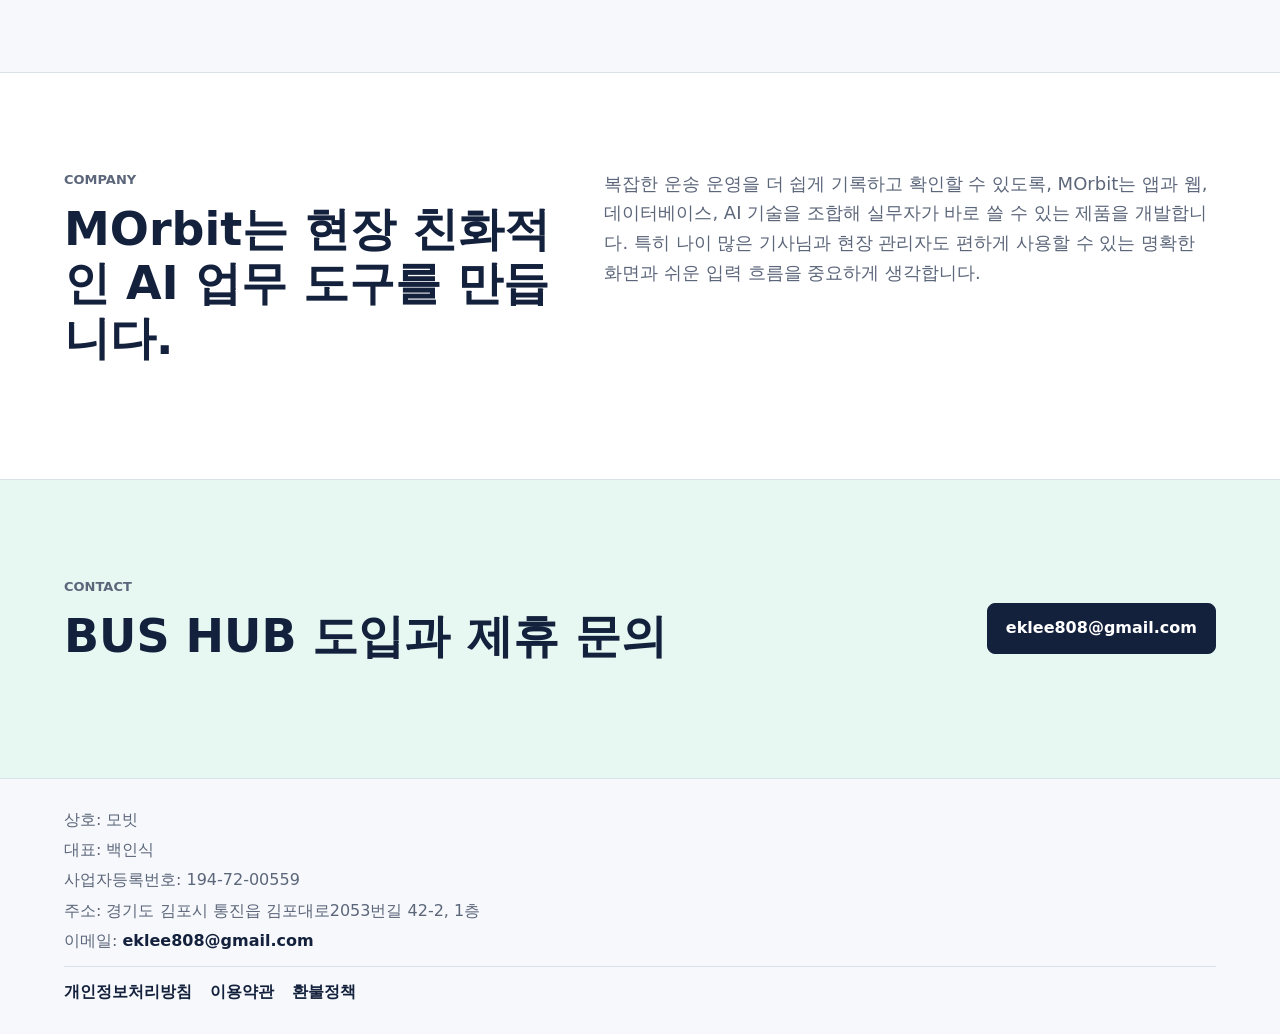
==== commit 0f410cc5: "앱 사이트 검토 스크립트 코드 넣음" ====
--- a/index.html
+++ b/index.html
@@ -8,6 +8,8 @@
       name="description"
       content="MOrbit는 BUS HUB와 관련 업무 앱을 만드는 AI, IT 회사입니다. 운행, 예약, 정산, 음성 입력, 통계를 하나의 운영 흐름으로 연결합니다."
     />
+    <script async src="https://pagead2.googlesyndication.com/pagead/js/adsbygoogle.js?client=ca-pub-1421611945543501"
+     crossorigin="anonymous"></script>
     <link rel="icon" type="image/png" href="./assets/morbit-mark.png" />
     <link rel="apple-touch-icon" href="./assets/morbit-mark.png" />
     <link rel="stylesheet" href="./styles.css" />
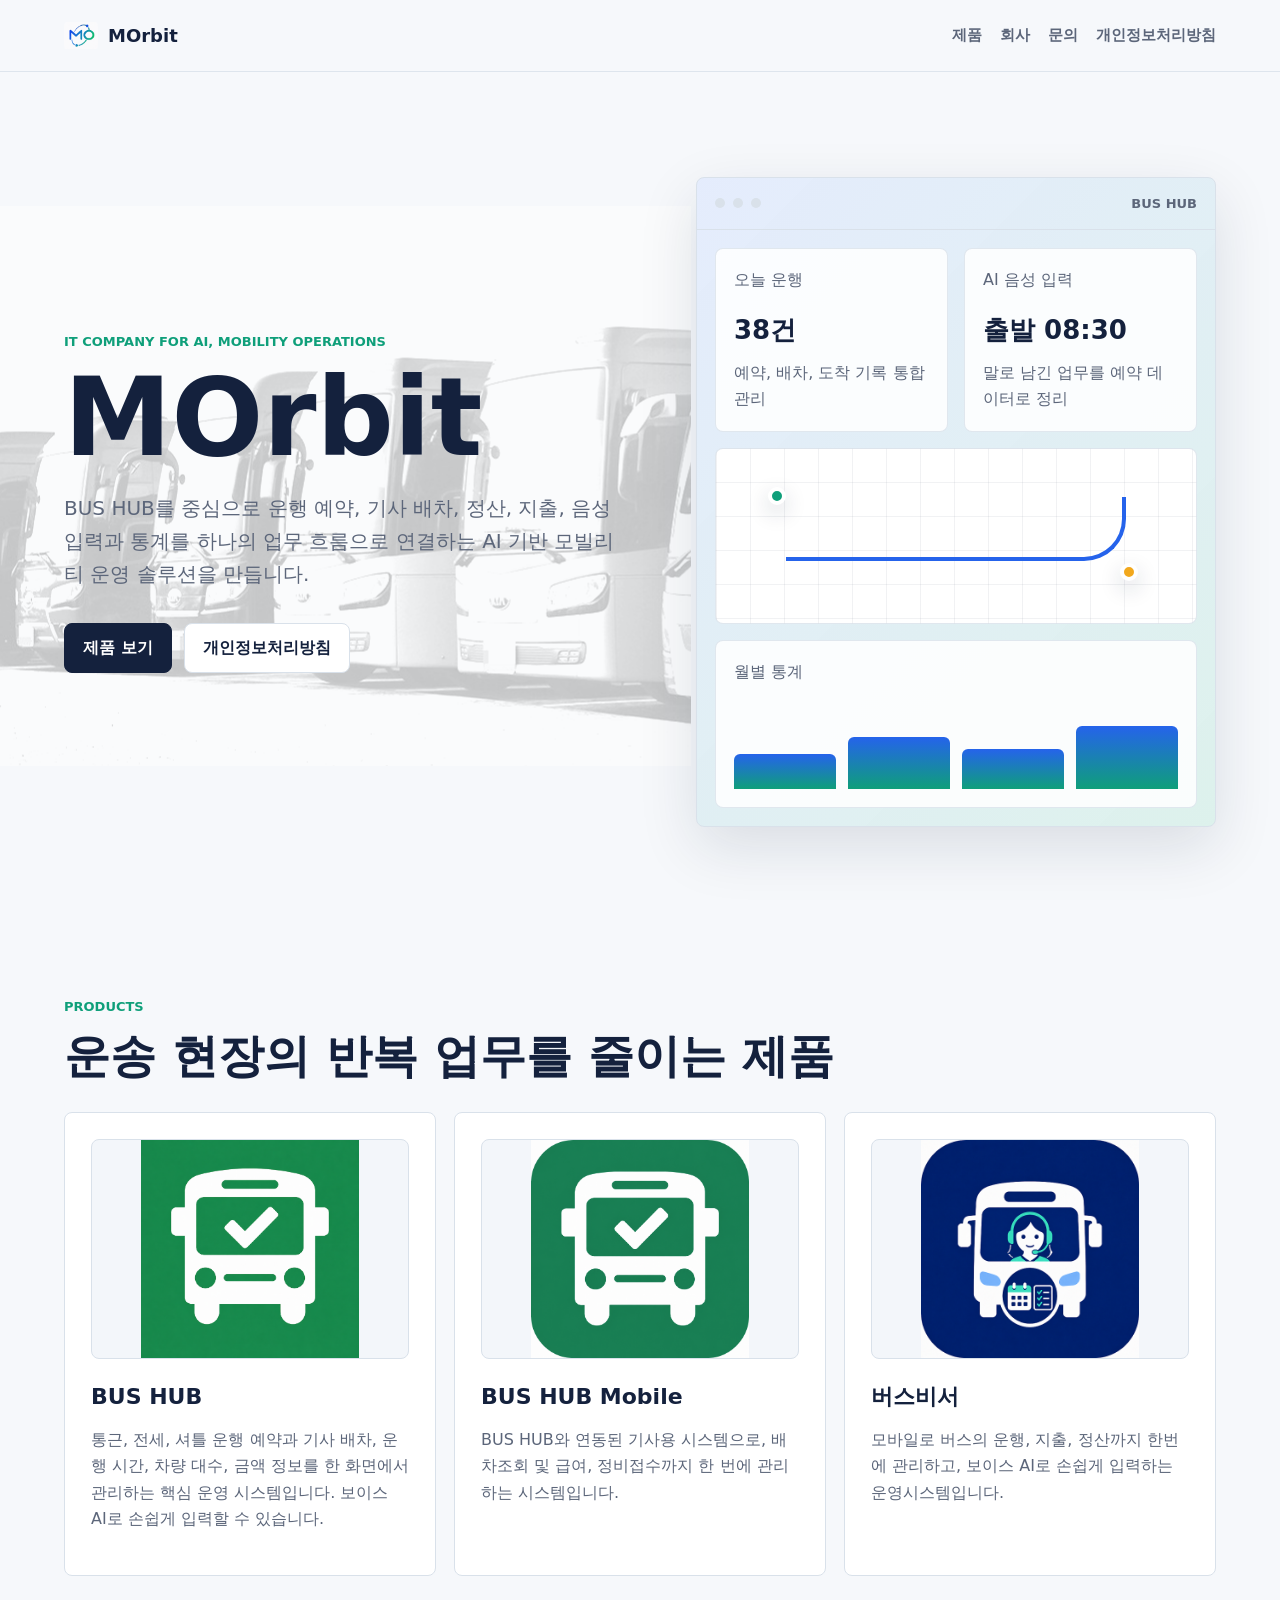
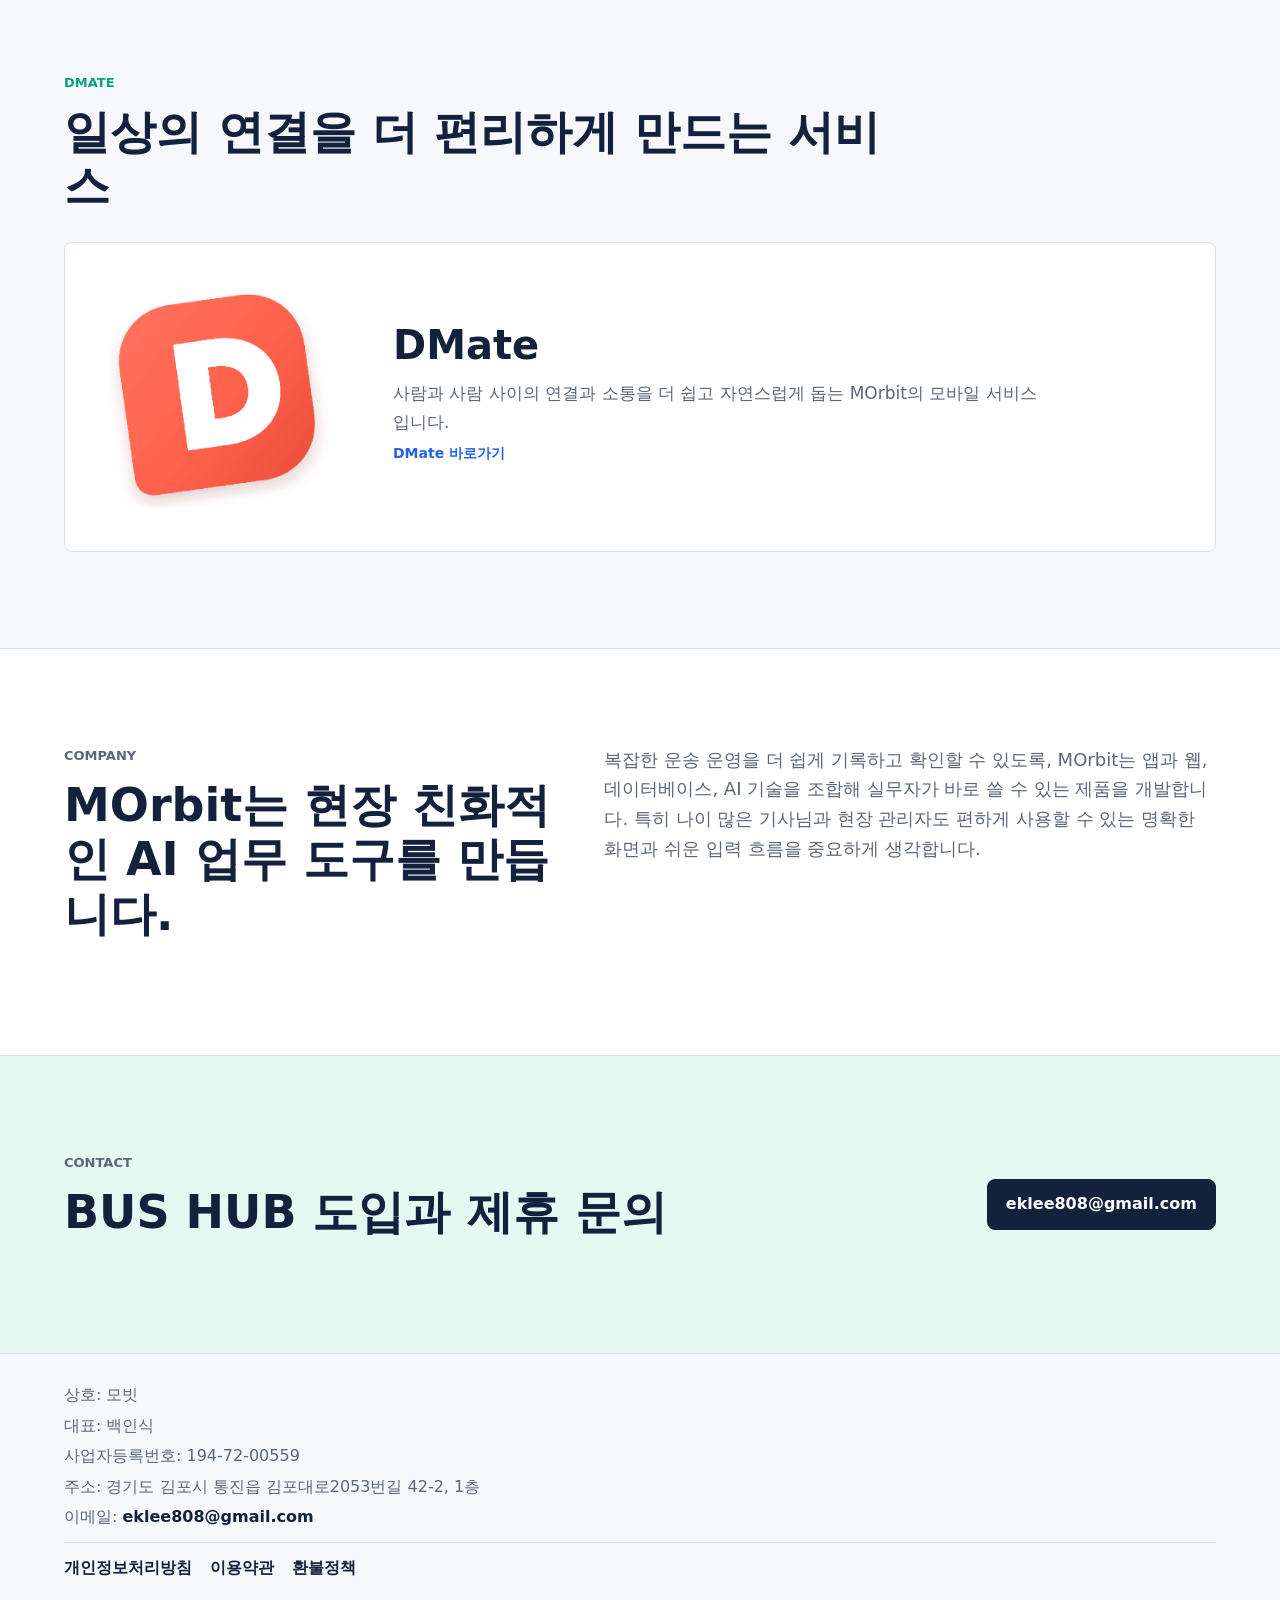
==== commit 181412f5: "DMate추가" ====
--- a/index.html
+++ b/index.html
@@ -114,6 +114,31 @@
             </p>
           </article>
         </div>
+
+        <div class="section-heading dmate-heading">
+          <p class="eyebrow">DMATE</p>
+          <h2>일상의 연결을 더 편리하게 만드는 서비스</h2>
+        </div>
+        <article class="dmate-product">
+          <div class="dmate-media">
+            <img src="./assets/dmate-app-icon2.png" alt="DMate 앱 아이콘" />
+          </div>
+          <div class="dmate-copy">
+            <h3>DMate</h3>
+            <p>
+              사람과 사람 사이의 연결과 소통을 더 쉽고 자연스럽게 돕는 MOrbit의 모바일 서비스입니다.
+            </p>
+            <a
+              class="feature-link dmate-link"
+              href="https://dmate.net"
+              target="_blank"
+              rel="noopener noreferrer"
+              aria-label="DMate 홈페이지 새 탭에서 열기"
+            >
+              DMate 바로가기
+            </a>
+          </div>
+        </article>
       </section>
 
       <section id="company" class="section split-section">
--- a/styles.css
+++ b/styles.css
@@ -89,6 +89,9 @@
 }
 
 .hero {
+  position: relative;
+  isolation: isolate;
+  overflow: hidden;
   display: grid;
   grid-template-columns: minmax(0, 1fr) minmax(360px, 520px);
   gap: clamp(32px, 6vw, 80px);
@@ -97,7 +100,25 @@
   padding: clamp(48px, 8vw, 96px) clamp(20px, 5vw, 72px) clamp(36px, 5vw, 64px);
 }
 
+.hero::before {
+  position: absolute;
+  top: 50%;
+  left: max(-130px, -8vw);
+  z-index: 0;
+  width: min(62vw, 860px);
+  height: min(68vh, 560px);
+  content: "";
+  background-image: url("./assets/hero-buses-muted.png");
+  background-repeat: no-repeat;
+  background-position: left center;
+  opacity: 0.86;
+  transform: translateY(-50%);
+  pointer-events: none;
+}
+
 .hero-copy {
+  position: relative;
+  z-index: 1;
   max-width: 720px;
 }
 
@@ -168,6 +189,8 @@
 }
 
 .product-visual {
+  position: relative;
+  z-index: 1;
   overflow: hidden;
   min-height: 520px;
   background:
@@ -334,9 +357,56 @@
 }
 
 .feature-card p,
+.dmate-copy p,
 .split-section p,
 .contact-band p {
   color: var(--muted);
+}
+
+.dmate-heading {
+  margin-top: clamp(64px, 8vw, 96px);
+}
+
+.dmate-product {
+  display: grid;
+  grid-template-columns: minmax(160px, 220px) minmax(0, 1fr);
+  gap: clamp(28px, 5vw, 64px);
+  align-items: center;
+  padding: clamp(24px, 4vw, 44px);
+  background: var(--panel);
+  border: 1px solid var(--line);
+  border-radius: 8px;
+}
+
+.dmate-media {
+  width: 100%;
+  max-width: 220px;
+  aspect-ratio: 1;
+  overflow: hidden;
+  border-radius: 8px;
+}
+
+.dmate-media img {
+  display: block;
+  width: 100%;
+  height: 100%;
+  object-fit: contain;
+}
+
+.dmate-copy h3 {
+  margin: 0 0 10px;
+  font-size: clamp(28px, 4vw, 40px);
+  line-height: 1.2;
+}
+
+.dmate-copy p {
+  max-width: 660px;
+  margin: 0;
+  font-size: 17px;
+}
+
+.dmate-link {
+  margin-top: 18px;
 }
 
 .feature-link {
@@ -375,6 +445,118 @@
   background: var(--soft-green);
 }
 
+.kakao-layout {
+  padding: clamp(34px, 6vw, 72px) clamp(20px, 5vw, 72px) clamp(64px, 8vw, 100px);
+}
+
+.kakao-hero {
+  max-width: 900px;
+}
+
+.kakao-hero h1 {
+  margin-bottom: 20px;
+  font-size: clamp(38px, 6vw, 72px);
+  line-height: 1.12;
+}
+
+.kakao-hero p {
+  max-width: 760px;
+  color: var(--muted);
+  font-size: 19px;
+}
+
+.kakao-example {
+  max-width: 900px;
+  margin: 34px 0;
+  padding: clamp(20px, 4vw, 32px);
+  background: #fff;
+  border: 1px solid var(--line);
+  border-left: 6px solid var(--amber);
+  border-radius: 8px;
+  box-shadow: var(--shadow);
+}
+
+.kakao-example span {
+  display: block;
+  margin-bottom: 8px;
+  color: var(--muted);
+  font-size: 13px;
+  font-weight: 900;
+}
+
+.kakao-example strong {
+  display: block;
+  font-size: clamp(22px, 4vw, 38px);
+  line-height: 1.28;
+}
+
+.kakao-flow {
+  display: grid;
+  grid-template-columns: repeat(4, minmax(0, 1fr));
+  gap: 16px;
+  margin: 36px 0;
+}
+
+.kakao-flow article {
+  min-height: 260px;
+  padding: 24px;
+  background: #fff;
+  border: 1px solid var(--line);
+  border-radius: 8px;
+}
+
+.kakao-flow span {
+  display: grid;
+  width: 34px;
+  height: 34px;
+  margin-bottom: 18px;
+  place-items: center;
+  color: #fff;
+  background: var(--ink);
+  border-radius: 999px;
+  font-weight: 900;
+}
+
+.kakao-flow h2 {
+  margin-bottom: 10px;
+  font-size: 22px;
+}
+
+.kakao-flow p,
+.kakao-important p,
+.kakao-important li {
+  color: var(--muted);
+}
+
+.kakao-important {
+  max-width: 900px;
+  padding: clamp(24px, 4vw, 40px);
+  background: var(--soft-green);
+  border: 1px solid rgba(15, 159, 122, 0.18);
+  border-radius: 8px;
+}
+
+.kakao-important h2 {
+  font-size: clamp(26px, 4vw, 42px);
+}
+
+.kakao-important ul {
+  display: grid;
+  grid-template-columns: repeat(4, minmax(0, 1fr));
+  gap: 10px;
+  margin: 22px 0 0;
+  padding: 0;
+  list-style: none;
+}
+
+.kakao-important li {
+  padding: 12px 14px;
+  background: rgba(255, 255, 255, 0.78);
+  border: 1px solid rgba(15, 159, 122, 0.2);
+  border-radius: 8px;
+  font-weight: 900;
+}
+
 .site-footer {
   display: flex;
   flex-wrap: wrap;
@@ -656,13 +838,28 @@
     min-height: auto;
   }
 
+  .hero::before {
+    top: 120px;
+    left: -180px;
+    width: 760px;
+    height: 520px;
+    opacity: 0.52;
+    transform: none;
+  }
+
   .product-visual {
     min-height: auto;
   }
 
   .feature-grid,
-  .summary-strip {
+  .summary-strip,
+  .kakao-flow,
+  .kakao-important ul {
     grid-template-columns: 1fr;
+  }
+
+  .dmate-product {
+    grid-template-columns: minmax(140px, 180px) minmax(0, 1fr);
   }
 
   .feature-media {
@@ -676,6 +873,14 @@
 }
 
 @media (max-width: 560px) {
+  .dmate-product {
+    grid-template-columns: 1fr;
+  }
+
+  .dmate-media {
+    width: min(180px, 100%);
+  }
+
   .visual-grid {
     grid-template-columns: 1fr;
   }
